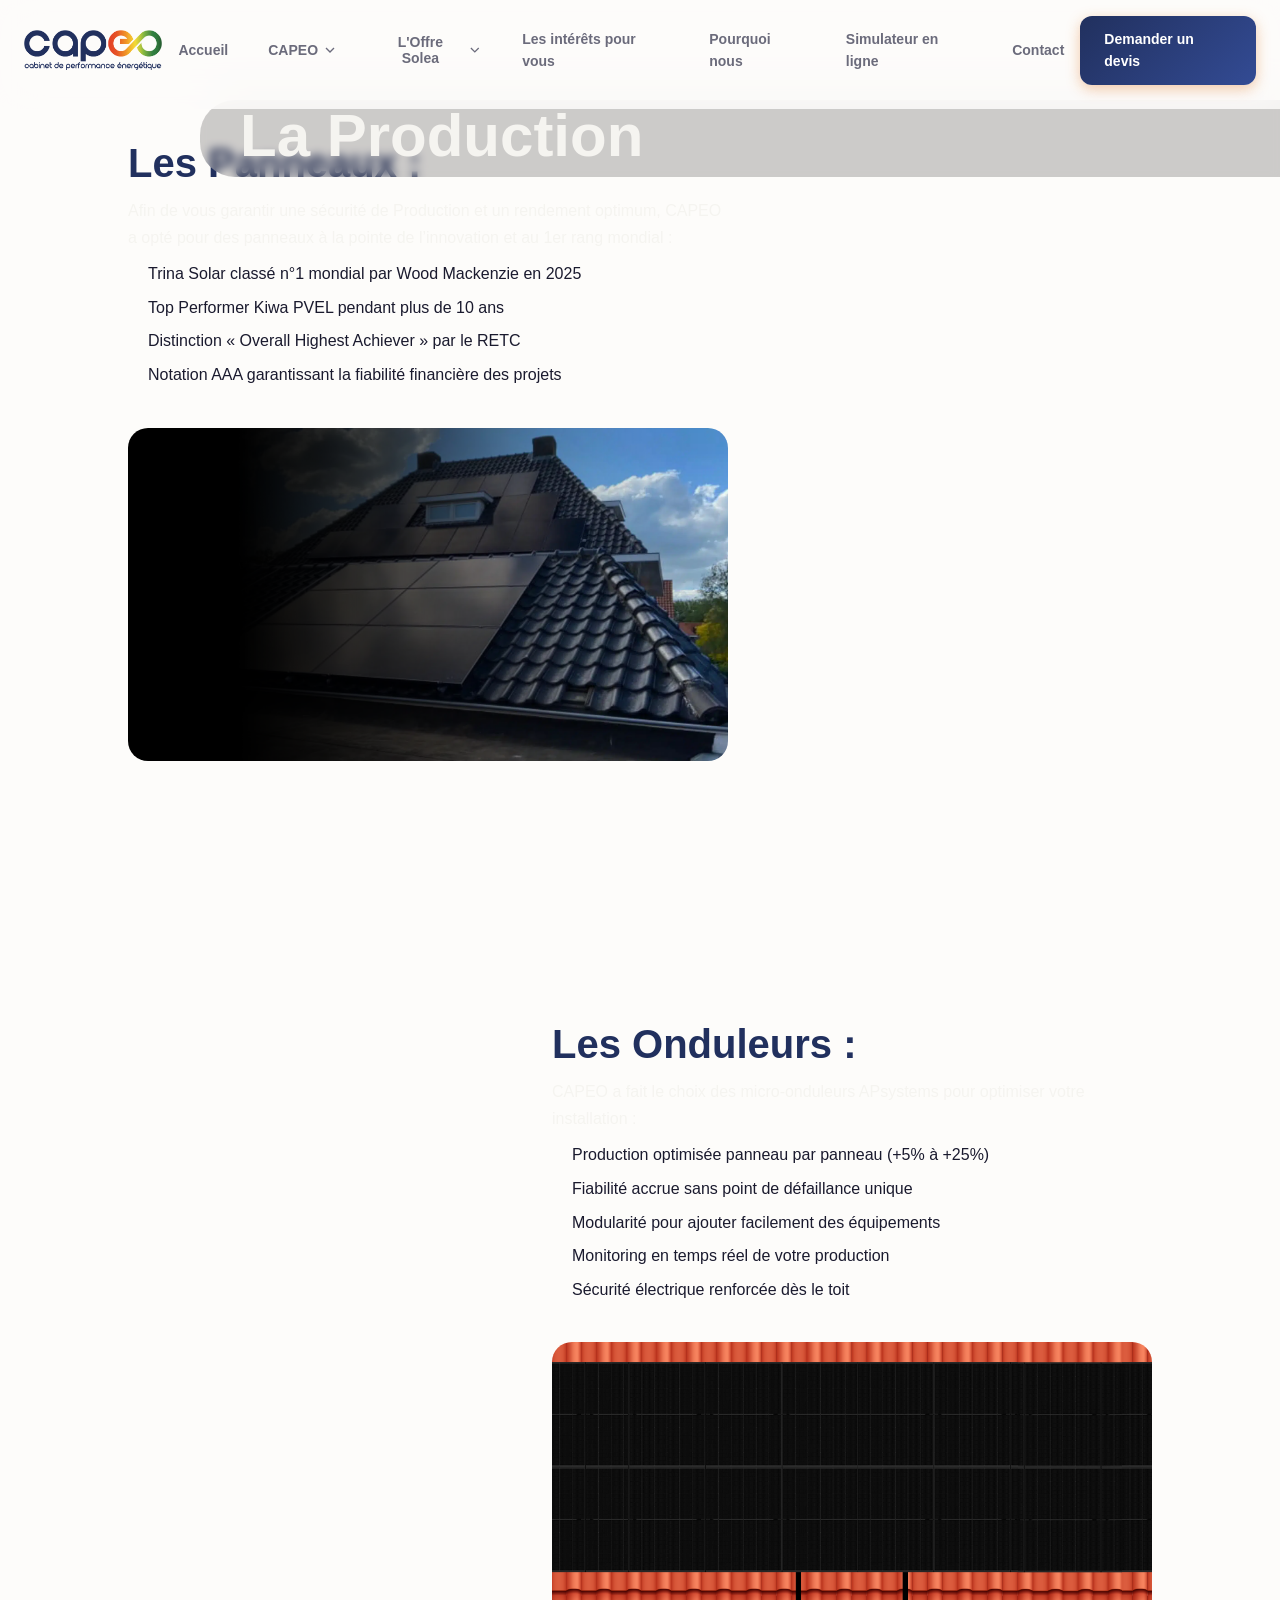
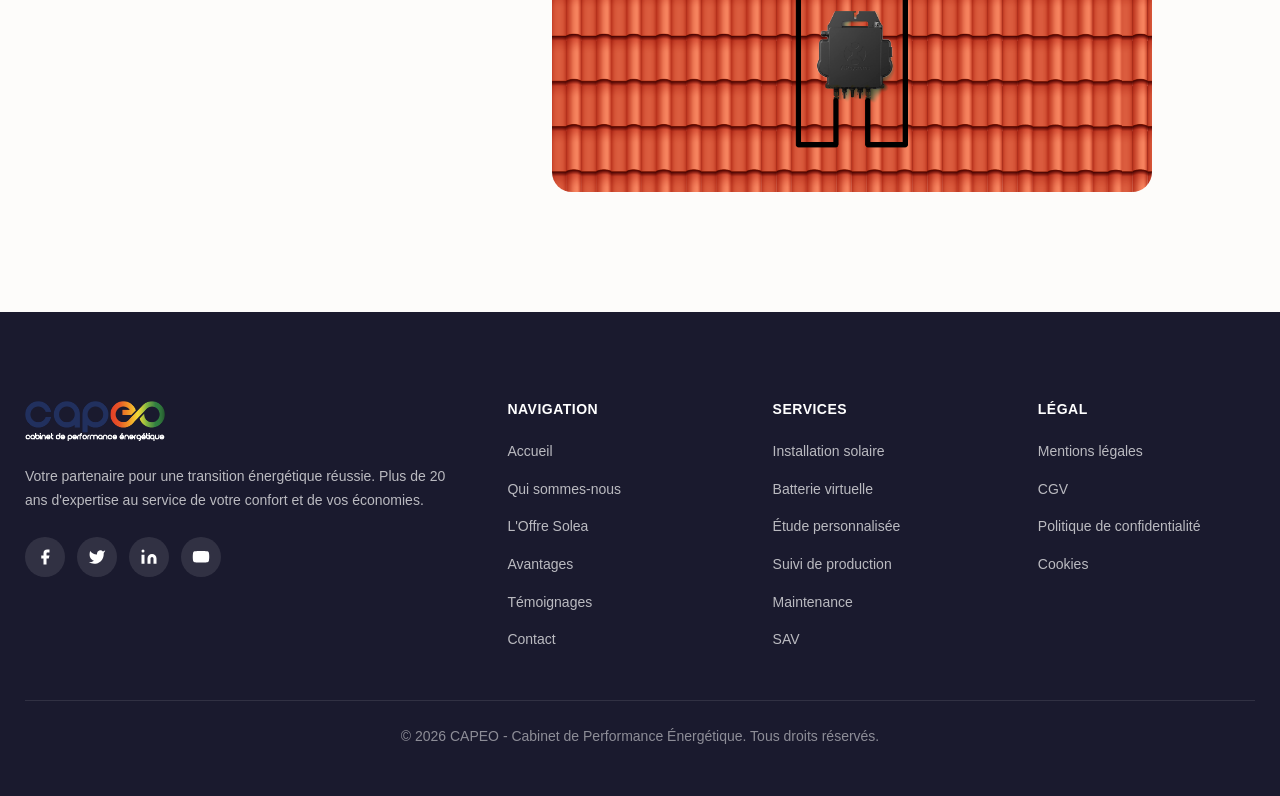
==== pages/production.html @ 530a8740 "gtg" ====
<!DOCTYPE html>
<html lang="fr">
<head>
  <meta charset="UTF-8">
  <meta name="viewport" content="width=device-width, initial-scale=1.0">
  <meta name="description" content="CAPEO, spécialiste de l'économie d'énergie et des énergies renouvelables. Découvrez nos solutions solaires pour votre transition énergétique.">
  <meta name="theme-color" content="#e17a2d">
  <title>CAPEO - Cabinet de Performance Énergétique | Solutions Solaires</title>
  <link rel="preconnect" href="https://fonts.googleapis.com">
  <link rel="preconnect" href="https://fonts.gstatic.com" crossorigin>
  <link href="https://fonts.googleapis.com/css2?family=Inter:wght@400;500;600;700&family=Playfair+Display:wght@600;700&display=swap" rel="stylesheet">
  <link rel="stylesheet" href="../styles.css">
</head>
<body>
  <!-- Header -->
  <header class="header" id="header">
    <div class="header-container">
      <a href="#" class="logo">
        <div class="logo-text">
          <img class="logo-icon" src="../assets/logo.png" alt="" srcset="">
        </div>
      </a>
      
      <nav class="nav" id="nav">
        <ul class="nav-list">
          <li><a href="#accueil" class="nav-link">Accueil</a></li>
          <li class="nav-dropdown">
            <button class="nav-link dropdown-trigger">
              CAPEO
              <svg class="dropdown-arrow" viewBox="0 0 24 24" fill="none" stroke="currentColor" stroke-width="2">
                <path d="M6 9l6 6 6-6"/>
              </svg>
            </button>
            <ul class="dropdown-menu">
              <li><a href="#about">Qui sommes-nous</a></li>
              <li><a href="#equipe">Notre équipe</a></li>
              <li><a href="#advantages">Nos engagements</a></li>
              <li><a href="#advantages">Respect de l'environnement</a></li>
            </ul>
          </li>
          <li class="nav-dropdown">
            <button class="nav-link dropdown-trigger">
              L'Offre Solea
              <svg class="dropdown-arrow" viewBox="0 0 24 24" fill="none" stroke="currentColor" stroke-width="2">
                <path d="M6 9l6 6 6-6"/>
              </svg>
            </button>
            <ul class="dropdown-menu">
              <li><a href="#solea">Description de l’Offre</a></li>
              <li><a href="#about">Préconisation</a></li>
              <li><a href="#about">Production</a></li>
              <li><a href="#about">Stockage</a></li>
              <li><a href="#panel">Les Panneaux</a></li>
              <li><a href="#onduleur">L’onduleur</a></li>
            </ul>
          </li>
          <!-- <li><a href="#solea" class="nav-link">L'Offre Solea</a></li> -->
          <li><a href="#advantages" class="nav-link">Les intérêts pour vous</a></li>
          <li><a href="#testimonials" class="nav-link">Pourquoi nous</a></li>
          <li><a href="#solea" class="nav-link">Simulateur en ligne</a></li>
          <li><a href="#contact" class="nav-link">Contact</a></li>
        </ul>
      </nav>
      
      <a href="#contact" class="btn btn-primary header-cta">Demander un devis</a>
      
      <button class="mobile-menu-btn" id="mobileMenuBtn" aria-label="Menu">
        <span></span>
        <span></span>
        <span></span>
      </button>
    </div>
        <div class="progress-container">
      <div class="progress-bar" id="myBar"></div>
    </div>
  </header>
  <h1 id="mainTitle" class="title fixed">La Production</h1>
  <section class="panel parallax"  id="panel">

    <div class="overlay"></div>
    
    <div class="sp-content">

      <div class="text-block animate delay-1">
        <h2>Les Panneaux :</h2>
        <p>
          Afin de vous garantir une sécurité de Production et un rendement optimum, CAPEO a opté
          pour des panneaux à la pointe de l’innovation et au 1er rang mondial :
        </p>

        <ul>
          <li>Trina Solar classé n°1 mondial par Wood Mackenzie en 2025</li>
          <li>Top Performer Kiwa PVEL pendant plus de 10 ans</li>
          <li>Distinction « Overall Highest Achiever » par le RETC</li>
          <li>Notation AAA garantissant la fiabilité financière des projets</li>
        </ul>
      </div>

      <div class="image-card animate delay-2">
        <img src="../assets/solps.png" alt="panneaux">
      </div>
    </div>

  </section>

  <section class="onduleur parallax"  id="onduleur">

  <div class="overlay"></div>

  <div class="sp-content">

    <div class="text-block animate">
      <h2>Les Onduleurs :</h2>
      <p>
        CAPEO a fait le choix des micro-onduleurs APsystems pour optimiser votre installation :
      </p>

      <ul>
        <li>Production optimisée panneau par panneau (+5% à +25%)</li>
        <li>Fiabilité accrue sans point de défaillance unique</li>
        <li>Modularité pour ajouter facilement des équipements</li>
        <li>Monitoring en temps réel de votre production</li>
        <li>Sécurité électrique renforcée dès le toit</li>
      </ul>
    </div>

    <div class="image-card animate delay-1">
      <img src="../assets/solmo.png" alt="onduleurs">
    </div>

  </div>

</section>
  <!-- Footer -->
  <footer class="footer">
    <div class="footer-container">
      <div class="footer-grid">
        <div class="footer-brand">
          <a href="#" class="logo">
            <div class="logo-icon">
              <img src="../assets/logo - white.png" alt="">
            </div>

          </a>
          <p class="footer-description">
            Votre partenaire pour une transition énergétique réussie. 
            Plus de 20 ans d'expertise au service de votre confort et de vos économies.
          </p>
          <div class="social-links">
            <a href="#" aria-label="Facebook">
              <svg viewBox="0 0 24 24" fill="currentColor"><path d="M18 2h-3a5 5 0 00-5 5v3H7v4h3v8h4v-8h3l1-4h-4V7a1 1 0 011-1h3z"/></svg>
            </a>
            <a href="#" aria-label="Twitter">
              <svg viewBox="0 0 24 24" fill="currentColor"><path d="M23 3a10.9 10.9 0 01-3.14 1.53 4.48 4.48 0 00-7.86 3v1A10.66 10.66 0 013 4s-4 9 5 13a11.64 11.64 0 01-7 2c9 5 20 0 20-11.5a4.5 4.5 0 00-.08-.83A7.72 7.72 0 0023 3z"/></svg>
            </a>
            <a href="#" aria-label="LinkedIn">
              <svg viewBox="0 0 24 24" fill="currentColor"><path d="M16 8a6 6 0 016 6v7h-4v-7a2 2 0 00-2-2 2 2 0 00-2 2v7h-4v-7a6 6 0 016-6zM2 9h4v12H2z"/><circle cx="4" cy="4" r="2"/></svg>
            </a>
            <a href="#" aria-label="YouTube">
              <svg viewBox="0 0 24 24" fill="currentColor"><path d="M22.54 6.42a2.78 2.78 0 00-1.94-2C18.88 4 12 4 12 4s-6.88 0-8.6.46a2.78 2.78 0 00-1.94 2A29 29 0 001 11.75a29 29 0 00.46 5.33A2.78 2.78 0 003.4 19c1.72.46 8.6.46 8.6.46s6.88 0 8.6-.46a2.78 2.78 0 001.94-2 29 29 0 00.46-5.25 29 29 0 00-.46-5.33z"/><polygon points="9.75 15.02 15.5 11.75 9.75 8.48 9.75 15.02" fill="#fff"/></svg>
            </a>
          </div>
        </div>
        
        <div class="footer-links">
          <h4>Navigation</h4>
          <ul>
            <li><a href="#accueil">Accueil</a></li>
            <li><a href="#about">Qui sommes-nous</a></li>
            <li><a href="#solea">L'Offre Solea</a></li>
            <li><a href="#advantages">Avantages</a></li>
            <li><a href="#testimonials">Témoignages</a></li>
            <li><a href="#contact">Contact</a></li>
          </ul>
        </div>
        
        <div class="footer-links">
          <h4>Services</h4>
          <ul>
            <li><a href="#">Installation solaire</a></li>
            <li><a href="#">Batterie virtuelle</a></li>
            <li><a href="#">Étude personnalisée</a></li>
            <li><a href="#">Suivi de production</a></li>
            <li><a href="#">Maintenance</a></li>
            <li><a href="#">SAV</a></li>
          </ul>
        </div>
        
        <div class="footer-links">
          <h4>Légal</h4>
          <ul>
            <li><a href="#">Mentions légales</a></li>
            <li><a href="#">CGV</a></li>
            <li><a href="#">Politique de confidentialité</a></li>
            <li><a href="#">Cookies</a></li>
          </ul>
        </div>
      </div>
      
      <div class="footer-bottom">
        <p>&copy; 2026 CAPEO - Cabinet de Performance Énergétique. Tous droits réservés.</p>
      </div>
    </div>
  </footer>

  <script src="../pages.js"></script>
</body>
</html>
---- styles.css ----
/* ========================================
   CAPEO - Solar Panel Company Website
   CSS Stylesheet
   ======================================== */

/* ---- CSS Variables ---- */
:root {
  --primary: #21305E;
  --primary-light: #334b94;
  --secondary: #e17a2d;
  --third: #22a866;
  --background: #fdfcfa;
  --foreground: #1a1a2e;
  --muted: #f5f4f0;
  --muted-foreground: #6b6b7b;
  --card: #ffffff;
  --border: #e8e6e1;
  --radius: 12px;
  --shadow-sm: 0 1px 2px rgba(0,0,0,0.05);
  --shadow: 0 4px 6px -1px rgba(0,0,0,0.1), 0 2px 4px -1px rgba(0,0,0,0.06);
  --shadow-lg: 0 10px 15px -3px rgba(0,0,0,0.1), 0 4px 6px -2px rgba(0,0,0,0.05);
  --shadow-xl: 0 20px 25px -5px rgba(0,0,0,0.1), 0 10px 10px -5px rgba(0,0,0,0.04);
  --transition: all 0.3s ease;
}

/* ---- Reset & Base ---- */
*, *::before, *::after {
  box-sizing: border-box;
  margin: 0;
  padding: 0;
}

html {
  scroll-behavior: smooth;
}

body {
  font-family: 'Avenir LT Pro', sans-serif;                                              
  /* font-family: 'Inter', system-ui, sans-serif; */
  background-color: var(--background);
  color: var(--foreground);
  line-height: 1.6;
  overflow-x: hidden;
}

img {
  max-width: 100%;
  height: auto;
}

a {
  color: inherit;
  text-decoration: none;
}

ul {
  list-style: none;
}

/* ---- Typography ---- */
h1, h2, h3, h4, h5, h6 {
  font-weight: 700;
  line-height: 1.2;
}

.text-gradient {
  background: linear-gradient(135deg, var(--primary), var(--primary-light));
  -webkit-background-clip: text;
  -webkit-text-fill-color: transparent;
  background-clip: text;
}

/* ---- Layout ---- */
.parallax {
  background-attachment: fixed;
  background-position: center;
  background-repeat: no-repeat;
  background-size: cover;
}
.container {
  width: 100%;
  margin: 0 auto;
  height: 100vh;
  display: flex;
  flex-direction: column;
  position: relative;
  padding-top: 25px;

}

/* ---- Buttons ---- */
.btn {
  display: inline-flex;
  align-items: center;
  justify-content: center;
  gap: 8px;
  padding: 12px 24px;
  font-size: 14px;
  font-weight: 600;
  border-radius: var(--radius);
  border: none;
  cursor: pointer;
  transition: var(--transition);
}

.btn-primary {
  background: linear-gradient(135deg, var(--primary), var(--primary-light));
  color: white;
  box-shadow: 0 4px 14px rgba(225, 122, 45, 0.4);
}

.btn-primary:hover {
  transform: translateY(-2px);
  box-shadow: 0 6px 20px rgba(225, 122, 45, 0.5);
}

.btn-outline {
  background: transparent;
  color: var(--foreground);
  border: 2px solid var(--border);
}
.colored-btn{
  background-color: rgba(255, 255, 255, 0.363);
}
.btn-outline:hover {
  background: var(--foreground);
  color: white;
  border-color: var(--foreground);
}

.btn-large {
  padding: 16px 32px;
  font-size: 16px;
}

.btn-full {
  width: 100%;
}

/* ---- Section Styles ---- */
.section-badge {
  display: inline-block;
  color: var(--primary);
  background-color: var(--muted);
  font-size: clamp(40px, 6vw, 80px);
  font-weight: 800;
  width: 100%;
}

.section-title {
  font-size: clamp(32px, 5vw, 48px);
  margin-bottom: 16px;
}

.section-description {
  font-size: 18px;
  color: var(--muted);
  max-width: 1050px;
  margin: 0 auto;
  background-color: #00000036;
  padding: 20px;
  border: 1px solid white;
  border-radius: 5px;
  backdrop-filter: blur(5px);
}

/* ---- Animations ---- */
@keyframes fadeInUp {
  from {
    opacity: 0;
    transform: translateY(30px);
  }
  to {
    opacity: 1;
    transform: translateY(0);
  }
}

@keyframes float {
  0%, 100% { transform: translateY(0); }
  50% { transform: translateY(-10px); }
}
@keyframes wiggle {
  0%, 100% { transform: scale(1); }
  50% { transform: scale(1.02); }
}

@keyframes pulse {
  0%, 100% { opacity: 1; }
  50% { opacity: 0.5; }
}

@keyframes spin {
  from { transform: rotate(0deg); }
  to { transform: rotate(360deg); }
}

@keyframes energyFlow {
  0% { transform: translateY(0) translateX(0) scale(1); opacity: 0; }
  5% { opacity: 1; }
  100% { transform: translateY(-100px) translateX(10px)  scale(0.5); opacity: 0; }
}

.animate-on-scroll,
.animate-on-scroll-1,
.animate-on-scroll-2 {
  opacity: 0;
  transform: translateY(30px);
  transition: opacity 0.6s ease, transform 0.6s ease;
}
.animate-on-scroll.visible,
.animate-on-scroll-1.visible,
.animate-on-scroll-2.visible {
  opacity: 1;
  transform: translateY(0);
}

/* ========================================
   HEADER
   ======================================== */
.header {
  position: fixed;
  top: 0;
  left: 0;
  right: 0;
  z-index: 1000;
  background: rgba(253, 252, 250, 0.8);
  backdrop-filter: blur(20px);
  /* border-bottom: 1px solid var(--border); */
  transition: var(--transition);
}
.progress-container {
  width: 100%;
  height: 8px;
  background: transparent;
}
.progress-bar {
  height: 8px;
  background: #04AA6D;
  width: 0%;
}
.scrolled {
  background: rgba(253, 252, 250, 0.27);
  box-shadow: var(--shadow);
}

.header-container {
  display: flex;
  align-items: center;
  justify-content: space-between;
  /* max-width: 1200px; */
  margin: 0 auto;
  padding: 16px 24px;
}

.logo {
  display: flex;
  align-items: center;
  gap: 12px;
}

.logo-icon {
  width: 140px;
  height: 40px;
  color: var(--primary);
}

.logo-text {
  display: flex;
  flex-direction: column;
}

.logo-name {
  font-size: 20px;
  font-weight: 700;
  color: var(--foreground);
}

.logo-tagline {
  font-size: 10px;
  color: var(--muted-foreground);
  text-transform: uppercase;
  letter-spacing: 0.5px;
}

.nav {
  display: none;
}

@media (min-width: 1024px) {
  .nav {
    display: block;
  }
}

.nav-list {
  display: flex;
  align-items: center;
  gap: 8px;
}

.nav-link {
  display: flex;
  align-items: center;
  gap: 4px;
  padding: 8px 16px;
  font-size: 14px;
  font-weight: 700;
  color: var(--muted-foreground);
  border-radius: 8px;
  transition: var(--transition);
  background: none;
  border: none;
  cursor: pointer;
  font-family: inherit; 
}

.nav-link:hover {
  color: var(--foreground);
  background: var(--muted);
}

.dropdown-arrow {
  width: 16px;
  height: 16px;
  transition: transform 0.2s;
}

.nav-dropdown {
  position: relative;
}

.dropdown-menu {
  position: absolute;
  top: 100%;
  left: 0;
  min-width: 200px;
  padding: 8px;
  background: white;
  border-radius: var(--radius);
  box-shadow: var(--shadow-lg);
  border: 1px solid var(--border);
  opacity: 0;
  visibility: hidden;
  transform: translateY(10px);
  transition: var(--transition);
}

.nav-dropdown:hover .dropdown-menu {
  opacity: 1;
  visibility: visible;
  transform: translateY(0);
}

.nav-dropdown:hover .dropdown-arrow {
  transform: rotate(180deg);
}

.dropdown-menu a {
  display: block;
  padding: 10px 16px;
  font-size: 14px;
  color: var(--muted-foreground);
  border-radius: 8px;
  transition: var(--transition);
}

.dropdown-menu a:hover {
  background: var(--muted);
  color: var(--foreground);
}

.header-cta {
  display: none;
}

@media (min-width: 1024px) {
  .header-cta {
    display: inline-flex;
  }
}

.mobile-menu-btn {
  display: flex;
  flex-direction: column;
  justify-content: center;
  gap: 5px;
  width: 40px;
  height: 40px;
  background: none;
  border: none;
  cursor: pointer;
  padding: 8px;
}

@media (min-width: 1024px) {
  .mobile-menu-btn {
    display: none;
  }
}

.mobile-menu-btn span {
  display: block;
  width: 24px;
  height: 2px;
  background: var(--foreground);
  border-radius: 2px;
  transition: var(--transition);
}

.mobile-menu-btn.active span:nth-child(1) {
  transform: rotate(45deg) translate(5px, 5px);
}

.mobile-menu-btn.active span:nth-child(2) {
  opacity: 0;
}

.mobile-menu-btn.active span:nth-child(3) {
  transform: rotate(-45deg) translate(5px, -5px);
}

/* Mobile Nav */
.nav.mobile-active {
  display: block;
  position: absolute;
  top: 100%;
  left: 0;
  right: 0;
  background: white;
  border-top: 1px solid var(--border);
  box-shadow: var(--shadow-lg);
  padding: 16px;
  animation: all 1s ease;
}

.nav.mobile-active .nav-list {
  flex-direction: column;
  align-items: stretch;
}

.nav.mobile-active .nav-link {
  justify-content: space-between;
  padding: 12px 16px;
}

.nav.mobile-active .dropdown-menu {
  position: static;
  opacity: 1;
  visibility: visible;
  transform: none;
  box-shadow: none;
  border: none;
  padding-left: 16px;
  display: none;
}

.nav.mobile-active .nav-dropdown.active .dropdown-menu {
  display: block;
}
/* ========================================
   EQUIPE SECTION
   ======================================== */
.equipe {
  position: relative;
  min-height: 100vh;
  overflow: hidden;
}
.equipe-bg {
  position: absolute;
  inset: 0;
  z-index: -1;
  background-image: url('assets/bg2.png');
  background-size: cover;
  background-position: center;
}
.equipe-gradient {
  position: absolute;
  inset: 0;
  background: linear-gradient(90deg, 
    rgba(90, 87, 87, 0.151) 0%, 
    rgba(190, 190, 190, 0.164) 50%, 
    rgba(29, 28, 27, 0.267) 100%
  );
}

.equipe-content {
  display: flex;
  flex-direction: column;
  gap: 48px;
  max-width: 1200px;
  margin: 0 auto;
  width: 100%;
}
.equipe-parent {
  position: absolute;
  width: 100%;
  display: flex;
  justify-content: center;
  align-items: center;
  bottom: 80px;
}

.equipe-1{
  display: flex;
  justify-content: center;
  align-items: center;
  flex-direction: column;
  
}
.equipe-1 img{
  width: 250px;
  height: 235px;
  height: auto;
  margin: 0 20px;
}

.equipe-1 div{
 background: var(--primary);
 width: 250px;
 height: 150px;
   display: flex;
  justify-content: space-around;
  align-items: center;
  color: var(--muted);
  text-align: center;
  padding: 0 10px;
}

.equipe-text{
  font-size: 18px;
  text-align: center;
  width: 250px;
  box-shadow: rgb(254, 254, 255) 0px 10px 30px -10px;
  border-radius: 30% 10% 30% 10%;
}
@media (max-width: 768px) {
  .equipe-parent{
    flex-wrap: wrap;
  }
.equipe-1 div{
 width: 160px;
 height: 90px;
}
.equipe-1 img{
  width: 150px;
}
.equipe-text{
  font-size: 11px;
}
}
/* ========================================
   HERO SECTION
   ======================================== */
.hero {
  position: relative;
  min-height: 100vh;
  display: flex;
  align-items: center;
  padding: 120px 24px 80px;
  overflow: hidden;
}

.hero-bg {
  position: absolute;
  inset: 0;
  z-index: -1;
  background-image: url('assets/cover.png');
  background-size: cover;
  background-position: center;
}

.hero-gradient {
  position: absolute;
  /* backdrop-filter: blur(10px); */
  inset: 0;
  background: linear-gradient(135deg, rgba(253, 252, 250, 0.44) 0%, rgba(255, 247, 237, 0.05) 50%, rgba(254, 243, 199, 0.13) 100% );
}

.hero-particles {
  position: absolute;
  inset: 0;
  overflow: hidden;
}

.particle {
  position: absolute;
  width: 6px;
  height: 6px;
   background: var(--primary); 
  border-radius: 50%;
  z-index: 2;
  opacity: 0.8;
  animation: float 3s ease-in-out infinite;
}

.sun-rays {
  position: absolute;
  top: -200px;
  right: -200px;
  width: 600px;
  height: 600px;
  background: radial-gradient(circle, rgba(255, 255, 154, 0.877) 0%, transparent 70%);
  animation: pulse 4s ease-in-out infinite;
}

.hero-content {
  display: flex;
  flex-direction: column;
  gap: 48px;
  max-width: 1200px;
  margin: 0 auto;
  width: 100%;
}

@media (min-width: 1024px) {
  .hero-content {
    flex-direction: row;
    align-items: center;
    justify-content: space-between;
  }
}

.hero-text {
  flex: 1;
  max-width: 600px;
}

.hero-badge {
  display: inline-flex;
  align-items: center;
  gap: 8px;
  padding: 8px 16px;
  background: white;
  border: 1px solid var(--border);
  border-radius: 50px;
  font-size: 14px;
  font-weight: 500;
  color: var(--primary);
  box-shadow: var(--shadow-sm);
  margin-bottom: 24px;
}

.hero-badge svg {
  color: var(--primary);
}

.hero-title-img{
  animation: wiggle 2s ease-in-out infinite;
}
.hero-title {
  font-size: 30px;
  margin-bottom: 24px;
  line-height: 1.1;
  color: var(--muted);
}

.hero-description {
  font-size: 18px;
  color: var(--muted);
  margin-bottom: 32px;
  line-height: 1.7;
}

.hero-buttons {
  display: flex;
  flex-wrap: wrap;
  gap: 16px;
  margin-bottom: 48px;
}

.hero-stats {
  display: flex;
  gap: 32px;
  background-color: #ffffff42;
  border-radius: 10px;
  padding-left: 10px;
  justify-content: center;
  border: 1px solid var(--border);
  backdrop-filter: blur(5px);
}

.stat {
  text-align: center;
}

.stat-value {
  display: block;
  font-size: 32px;
  font-weight: 700;
  color: var(--foreground);
}

.stat-label {
  font-size: 14px;
  color: var(--foreground);
  background-color: rgba(110, 110, 110, 0.034);
  padding: 5px;
}





.scroll-indicator {
  position: absolute;
  bottom: 32px;
  left: 50%;
  transform: translateX(-50%);
  display: flex;
  flex-direction: column;
  align-items: center;
  gap: 8px;
  color: var(--muted);
  font-size: 14px;
  animation: float 2s ease-in-out infinite;
}
@media (max-width: 768px) {

  .scroll-indicator{
    left: 43%;
  }
  .solar-house{
    width: 250px;
    margin-top: 50px;
  }
  .sun-visual {
  width: 80px;
  height: 80px;
}
}

.scroll-arrow {
  width: 24px;
  height: 24px;
}

.scroll-arrow svg {
  width: 100%;
  height: 100%;
}

/* ========================================
   BRANDS SECTION
   ======================================== */

.brand-logo {
  width: 100px;
  height: 100px;
  border-radius: var(--radius);
  display: flex;
  align-items: center;
  justify-content: center;
  color: white;
  font-weight: 600;
}
/* .brands-logos{
  padding-block: 1rem;
   overflow: hidden;
  display: flex;
  flex-wrap: nowrap;
  gap: 1rem;
  mask: linear-gradient(90deg, transparent, rgb(221, 40, 40) 20%, rgb(33, 192, 94) 80%, transparent);
   width: max-content;
  animation: inf-scroll 20s linear infinite; 
} */
.scroller {
  max-width: 900px;
}

.scroller__inner {
  padding-block: 1rem;
  display: flex;
  flex-wrap: wrap;
  gap: 1rem;
}

.scroller[data-animated="true"] {
  overflow: hidden;
  -webkit-mask: linear-gradient(
    90deg,
    transparent,
    white 20%,
    white 80%,
    transparent
  );
  mask: linear-gradient(90deg, transparent, white 20%, white 80%, transparent);
}

.scroller[data-animated="true"] .scroller__inner {
  width: max-content;
  flex-wrap: nowrap;
  animation: scroll 20s forwards linear infinite;
}

.scroller[data-direction="right"] {
  --_animation-direction: reverse;
}

.scroller[data-direction="left"] {
  --_animation-direction: forwards;
}

.scroller[data-speed="fast"] {
  --_animation-duration: 20s;
}

.scroller[data-speed="slow"] {
  --_animation-duration: 60s;
}

@keyframes scroll {
  to {
    transform: translate(calc(-50% - 0.5rem));
  }
}
/* ========================================
   ABOUT SECTION
   ======================================== */
.about {
  position: relative;
  min-height: 100vh;
  display: flex;
  align-items: center;
  overflow: hidden;
  background: linear-gradient(135deg, rgba(0, 0, 0, 0.44) 0%, rgba(73, 72, 71, 0.08) 50%, rgba(0, 0, 0, 0.29) 100% );
  flex-direction: column;
}
.about-container{
    background-image: url('assets/nous.png');
  background-size: cover;
  background-position: center;
  height: 100vh;
  width: 100%;
}
.about-img-qm{
  position: absolute;
  right: 0;
  top: 300px;
  width: 300px;
}


.about-header {
  text-align: center;
  margin-bottom: 10px;
}

.about-grid {
  gap: 100px;
  display: flex;
  justify-content: center;
}

.about-card {
  padding: 12px;
  border-radius: var(--radius);
  transition: var(--transition);
  display: flex;
  flex-direction: row;
  align-items: center;
  text-align: center;
  gap: 24px;
  width: 300px;
}

.about-card:hover {
  transform: translateY(-5px);
  box-shadow: var(--shadow-lg);
}

.about-card-icon {
  /* width: 56px;
  height: 56px; */
  display: flex;
  align-items: center;
  justify-content: center;
  background: linear-gradient(135deg, var(--primary), var(--primary-light));
  border-radius: 12px;
  margin-bottom: 20px;
}



.about-card h3 {
  font-size: 18px;
  font-weight: 600;
  margin-bottom: 12px;
}

.about-card p {
  font-size: 18px;
  color: var(--muted);
  text-align: left;
}
.about-card img{
  width: 90px;
}
.objectivess {
  /* background: linear-gradient(90deg, var(--primary) 100%,var(--secondary) 50%,var(--third) 0% ); */
  background: linear-gradient(90deg, var(--secondary) ,rgb(191, 221, 80) ,var(--third) );
  background-size: 400% 200%;
  border-radius: 24px;
  padding: 5px 20px;
  color: white;
  animation: BGobjectives 8s ease infinite;
}
.objectives {
   background: var(--primary); 
  width: 100%;
  color: white;
  /* position: absolute; */
  /* bottom: 0; */
  height: 180px;
}
@keyframes BGobjectives {
    0%{background-position:68% 0%}
    50%{background-position:33% 100%}
    100%{background-position:68% 0%}
}
.objectives-title {
  font-size: 24px;
  margin: 10px 0px;
  text-align: center;
}

.objectives-list {
  display: flex;
  flex-direction: column;
  gap: 32px;
}

@media (min-width: 768px) {
  .objectives-list {
    flex-direction: row;
  }
}

.objective {
  flex: 1;
  display: flex;
  gap: 16px;
}



.objective-content h4 {
  font-size: 18px;
  font-weight: 600;
  margin-bottom: 8px;
}

.objective-content p {
  font-size: 14px;
  opacity: 0.8;
}

/* ========================================
   SOLEA SECTION
   ======================================== */
.solea {
  position: relative;
   padding-top: 65px; 
  min-height: 100vh;
  display: flex;
  align-items: center;
  overflow: hidden;
  background: linear-gradient(135deg, rgba(0, 0, 0, 0.44) 0%, rgba(73, 72, 71, 0.08) 50%, rgba(0, 0, 0, 0.29) 100% );
  flex-direction: column;
}
.solea-container{
    background-image: url('assets/imgsolea.png');
  background-size: cover;
  background-position: center;
  height: 100vh;
  width: 100%;
  display: flex;
  flex-direction: column;
  justify-content: center;
  align-items: center;
  gap: 25px;
}

.solea-header {
  text-align: center;
  width: 100%;
}

.solea-features {
  display: grid;
  grid-template-columns: repeat(auto-fit, minmax(300px, 1fr));
  gap: 24px;
  margin-bottom: 64px;
}
.solea-home{
  width: 70%;
  filter: drop-shadow(5px 5px 10px rgba(0, 0, 0, 0.5));
  animation: float 2s ease-in-out infinite;
}
.feature-card {
  position: relative;
  padding: 32px;
  background: white;
  border-radius: var(--radius);
  border: 1px solid var(--border);
  transition: var(--transition);
}

.feature-card:hover {
  transform: translateY(-5px);
  box-shadow: var(--shadow-lg);
  border-color: transparent;
}

.feature-card.featured {
  background: linear-gradient(135deg, var(--primary), var(--primary-light));
  color: white;
  border: none;
}

.feature-card.featured .feature-badge {
  background: rgba(255, 255, 255, 0.2);
  color: white;
}

.feature-icon {
  width: 48px;
  height: 48px;
  display: flex;
  align-items: center;
  justify-content: center;
  background: var(--muted);
  border-radius: 12px;
  margin-bottom: 20px;
}

.feature-card.featured .feature-icon {
  background: rgba(255, 255, 255, 0.2);
}

.feature-icon svg {
  width: 24px;
  height: 24px;
  color: var(--primary);
}

.feature-card.featured .feature-icon svg {
  color: white;
}

.feature-card h3 {
  font-size: 18px;
  font-weight: 600;
  margin-bottom: 12px;
}

.feature-card p {
  font-size: 14px;
  color: var(--muted-foreground);
  margin-bottom: 16px;
}

.feature-card.featured p {
  color: rgba(255, 255, 255, 0.9);
}

.feature-badge {
  display: inline-block;
  padding: 4px 12px;
  background: var(--muted);
  color: var(--primary);
  font-size: 12px;
  font-weight: 600;
  border-radius: 50px;
}

.solea-process {
  background: white;
  border-radius: 24px;
  padding: 48px;
}

.process-title {
  text-align: center;
  font-size: 24px;
  margin-bottom: 48px;
}

.process-steps {
  display: flex;
  flex-direction: column;
  align-items: center;
  gap: 24px;
}

.solea-content{
  display: flex;
  width: 100%;
  height: 600px;
  border-radius: 8px;
  overflow: hidden;
  gap: 16px;
}
.solea-card{
  position: relative;
  flex: 1;
  height: 100%;
  cursor: pointer;
  transition: flex 0.3s ease;
  background-size: cover;
  background-position: center; 
  background-repeat: no-repeat ; 
  animation: all 1s ease;
}
.solea-content:hover .solea-card {
    filter: blur(4px);
    justify-content: center;
}

/* Remove blur on hovered one */
.solea-content .solea-card:hover {
    filter: blur(0);
}

.solea-content:hover .solea-card .solea-card-overlay{
    backdrop-filter: blur(0);
}
.solea-content .solea-card:hover  .solea-card-overlay {
    filter: blur(0);
    /* justify-content: flex-start; */

}
.solea-content .solea-card:hover  .solea-card-div {
    display: none;

}
.solea-card-overlay{
  position: absolute;
  width: 100%;
  height: 100%;
  background: rgba(0, 0, 0, 0.4);
  backdrop-filter: blur(5px);
  display: flex;
  flex-direction: column;
  justify-content: center;
  align-items: center;
  overflow: hidden;
  animation: all 1s ease;
  padding: 15px;

}
.solea-card-div{
  text-align: center;
  background: rgba(0, 0, 0, 0.4);
  border: 1px solid white;
  border-radius: 10px;
  height: 100px;
  width: 300px;
  color: white;
  display: flex;
  flex-direction: column;
  justify-content: center;
  align-items: center;
  margin-top: 20px;
  
}
.solea-card-div h3{
  font-size: 25px
}
.solea-card:nth-child(1) .solea-card-div{
  position: absolute;
}
.solea-card:nth-child(2) .solea-card-div{
  position: absolute;
}
.solea-card:nth-child(3) .solea-card-div{
  position: absolute;
}
.solea-card:nth-child(1){
  background-image: url('assets/solps.png');

}
.solea-card:nth-child(2){
  background-color: var(--primary);
  background-image: url('assets/solbat.png');

}
.solea-card:nth-child(3){
  background-image: url('assets/solmo.png');
}
.solea-card:hover{
  flex: 3;
}
.solea-card-content{
  display: flex;
  flex-direction: column;
  gap: 15px;
  opacity: 0;
  transition: all .5s ease;
  color: white;
}
.solea-card-content h2{
  color: var(--third);
  font-size: 20px;
}
.solea-card-ctn{
  display: flex;
  align-items: center;
  gap: 16px;
}
.solea-card-ctn img{
  width: 150px;
}
.solea-content .solea-card:hover  .solea-card-content {
    /* display: flex; */
    flex-direction: column;
    opacity: 1;

}

.solea-card-ctn2{
  display: flex;
  align-items: center;
  gap: 16px;
}
.solea-card-ctn2 img{
  width: 110px;
}

.solea-card-bottom{
  display: flex;
  flex-direction: column;
  border: 2px solid var(--third);
  border-radius: 8px;
  padding: 10px;
  background-color: #0000004b;
}
.solea-card-bottom-row{
  display: flex;
  gap: 16px;
}
.solea-card-bottom-row div{
  width: 170px;
}
.solea-card-bottom-row div h3{
  color: var(--third);
  font-size: 18px;
}
.solea-card-bottom-row p{
  font-size: 13px;
}
.solea-bat{
  display: flex;
  justify-content: center;
  gap: 20px;
}
.solea-bat img{
  width: 100px;
}
.bold-span{
  font-weight: 800;
  color: var(--third)
}
.bolder{
  font-weight: 800;
}
@media (min-width: 768px) {
  .process-steps {
    flex-direction: row;
    justify-content: center;
  }
}


@media (max-width: 768px) {
  .solea-content{
    display: none;
  }

}


.process-step {
  flex: 1;
  max-width: 280px;
  text-align: center;
}
.process-step img{
  width: 50px;
}
.step-number {
  width: 56px;
  height: 56px;
  display: flex;
  align-items: center;
  justify-content: center;
  background: linear-gradient(135deg, var(--primary), var(--primary-light));
  color: white;
  font-size: 24px;
  font-weight: 700;
  border-radius: 50%;
  margin: 0 auto 16px;
}

.process-step h4 {
  font-size: 16px;
  font-weight: 600;
  margin-bottom: 8px;
}

.process-step p {
  font-size: 14px;
  color: var(--muted-foreground);
}

.process-connector {
  display: none;
}

@media (min-width: 768px) {
  .process-connector {
    display: block;
    width: 60px;
    height: 2px;
    background: linear-gradient(90deg, var(--primary), var(--primary-light));
    border-radius: 2px;
  }
}

/* ========================================
   ADVANTAGES SECTION
   ======================================== */
.nous-container{
  background-image: url('assets/whyus.png');
  background-size: cover;
  background-position: center;
  height: 100vh;
  width: 100%;
  position: relative;
}


.advantages-header {
  text-align: center;
  margin-bottom: 64px;
}

.advantages-grid {
  display: grid;
  grid-template-columns: repeat(auto-fit, minmax(280px, 1fr));
  gap: 24px;
  margin-bottom: 48px;
}

.advantage-card {
  padding: 32px;
  background: var(--muted);
  border-radius: var(--radius);
  transition: var(--transition);
}

.advantage-card:hover {
  transform: translateY(-5px);
  box-shadow: var(--shadow);
}

.advantage-icon {
  width: 56px;
  height: 56px;
  display: flex;
  align-items: center;
  justify-content: center;
  border-radius: 12px;
  margin-bottom: 20px;
}

.advantage-icon svg {
  width: 28px;
  height: 28px;
  color: white;
}
.nous-features{
  display: flex;
  gap: 30px;
  justify-content: center;
  align-items: flex-end;
  position: absolute;
  bottom: 150px;
  width: 100%;
}
.nous-feature{
  display: flex;
  flex-direction: column;
  justify-content: center;
  align-items: center;
  gap: 16px;
  width: 300px;
}
.nous-feature img{
  height: 100px;
}

.nous-feature p{
  color: var(--muted);
}
.separtor{
  width: 2px;
  height: 100px;
  background: var(--muted);
}
.advantage-icon.green { background: linear-gradient(135deg, #22c55e, #16a34a); }
.advantage-icon.orange { background: linear-gradient(135deg, var(--primary), var(--primary-light)); }
.advantage-icon.blue { background: linear-gradient(135deg, #3b82f6, #2563eb); }
.advantage-icon.purple { background: linear-gradient(135deg, #8b5cf6, #7c3aed); }
.advantage-icon.teal { background: linear-gradient(135deg, #14b8a6, #0d9488); }
.advantage-icon.red { background: linear-gradient(135deg, #f43f5e, #e11d48); }
.advantage-icon img{
  width: 40px;
}
.advantage-card h3 {
  font-size: 18px;
  font-weight: 600;
  margin-bottom: 12px;
}

.advantage-card p {
  font-size: 14px;
  color: var(--muted-foreground);
}

.key-service {
  background: linear-gradient(135deg, var(--foreground) 0%, #2d2d44 100%);
  border-radius: 24px;
  padding: 48px;
}

.key-service-content {
  display: flex;
  flex-direction: column;
  align-items: center;
  gap: 24px;
  text-align: center;
}

@media (min-width: 768px) {
  .key-service-content {
    flex-direction: row;
    text-align: left;
  }
}

.key-icon {
  width: 80px;
  height: 80px;
  display: flex;
  align-items: center;
  justify-content: center;
  background: linear-gradient(135deg, var(--primary), var(--primary-light));
  border-radius: 20px;
  flex-shrink: 0;
}

.key-icon svg {
  width: 40px;
  height: 40px;
  color: white;
}

.key-text {
  flex: 1;
  color: white;
}

.key-text h3 {
  font-size: 24px;
  margin-bottom: 8px;
}

.key-text p {
  opacity: 0.8;
}
/* ========================================
   INTERET SECTION
   ======================================== */
.interet-container{
  background-image: url('assets/interet.png');
  background-size: cover;
  background-position: center;
  height: 100vh;
  width: 100%;
  position: relative;
}


.interet-header {
  text-align: center;
  margin-bottom: 64px;
}
.interet-features{
  display: flex;
  flex-direction: column;
  gap: 30px;
  justify-content: center;
  align-items: flex-start;
  position: absolute;
  left: 0;
  width: 100%;
  margin-left: 25px;
}
.interet-feature{
  display: flex;
  justify-content: center;
  align-items: flex-start;
  gap: 36px;
  width: 500px;
}
.interet-feature img{
  width: 120px;
}


/* ========================================
   TESTIMONIALS SECTION
   ======================================== */
.testimonials {
  padding: 100px 0;
  background: var(--muted);
}

.testimonials-header {
  text-align: center;
  margin-bottom: 64px;
}

.testimonials-grid {
  display: grid;
  grid-template-columns: repeat(auto-fit, minmax(300px, 1fr));
  gap: 24px;
  margin-bottom: 48px;
}

.testimonial-card {
  padding: 32px;
  background: white;
  border-radius: var(--radius);
  border: 1px solid var(--border);
  transition: var(--transition);
}

.testimonial-card:hover {
  transform: translateY(-5px);
  box-shadow: var(--shadow-lg);
}

.testimonial-stars {
  display: flex;
  gap: 4px;
  margin-bottom: 16px;
  color: #fbbf24;
}

.testimonial-text {
  font-size: 16px;
  line-height: 1.7;
  margin-bottom: 24px;
  color: var(--foreground);
}

.testimonial-author {
  display: flex;
  align-items: center;
  gap: 12px;
}

.author-avatar {
  width: 48px;
  height: 48px;
  display: flex;
  align-items: center;
  justify-content: center;
  background: linear-gradient(135deg, var(--primary), var(--primary-light));
  color: white;
  font-weight: 600;
  border-radius: 50%;
}

.author-info {
  display: flex;
  flex-direction: column;
}

.author-name {
  font-weight: 600;
}

.author-location {
  font-size: 14px;
  color: var(--muted-foreground);
}

.trust-badges {
  display: flex;
  justify-content: center;
  gap: 48px;
  flex-wrap: wrap;
}

.trust-badge {
  text-align: center;
}

.trust-value {
  display: block;
  font-size: 36px;
  font-weight: 700;
  color: var(--primary);
}

.trust-label {
  font-size: 14px;
  color: var(--muted-foreground);
}

/* ========================================
   CONTACT SECTION
   ======================================== */
.contact {
  padding: 100px 0;
  background: white;
}

.contact-header {
  text-align: center;
  margin-bottom: 64px;
}

.contact-grid {
  display: grid;
  grid-template-columns: 1fr;
  gap: 48px;
  padding: 50px;
}

@media (min-width: 1024px) {
  .contact-grid {
    grid-template-columns: 1fr 1.5fr;
  }
}

.contact-info {
  display: flex;
  flex-direction: column;
  gap: 24px;
}

.info-card {
  display: flex;
  gap: 16px;
  padding: 24px;
  background: var(--muted);
  border-radius: var(--radius);
  transition: var(--transition);
}

.info-card:hover {
  transform: translateX(5px);
}

.info-icon {
  width: 48px;
  height: 48px;
  display: flex;
  align-items: center;
  justify-content: center;
  background: linear-gradient(135deg, var(--primary), var(--primary-light));
  border-radius: 12px;
  flex-shrink: 0;
}

.info-icon svg {
  width: 24px;
  height: 24px;
  color: white;
}

.info-content h4 {
  font-size: 14px;
  font-weight: 600;
  margin-bottom: 4px;
}

.info-content p {
  font-size: 16px;
  font-weight: 500;
  margin-bottom: 4px;
}

.info-content span {
  font-size: 12px;
  color: var(--muted-foreground);
}

.contact-form {
  padding: 40px;
  background: var(--muted);
  border-radius: 24px;
}

.form-row {
  display: grid;
  grid-template-columns: 1fr;
  gap: 16px;
  margin-bottom: 16px;
}

@media (min-width: 640px) {
  .form-row {
    grid-template-columns: 1fr 1fr;
  }
}

.form-group {
  margin-bottom: 16px;
}

.form-group label {
  display: block;
  font-size: 14px;
  font-weight: 500;
  margin-bottom: 8px;
}

.form-group input,
.form-group select,
.form-group textarea {
  width: 100%;
  padding: 14px 16px;
  font-size: 14px;
  border: 1px solid var(--border);
  border-radius: var(--radius);
  background: white;
  transition: var(--transition);
}

.form-group input:focus,
.form-group select:focus,
.form-group textarea:focus {
  outline: none;
  border-color: var(--primary);
  box-shadow: 0 0 0 3px rgba(225, 122, 45, 0.1);
}

.form-group textarea {
  resize: vertical;
}

.form-note {
  margin-top: 16px;
  font-size: 12px;
  color: var(--muted-foreground);
  text-align: center;
}

/* ========================================
   FOOTER
   ======================================== */

.contact-container{
     width: 100%;
  margin: 0 auto;
  display: flex;
  flex-direction: column;
  position: relative;
  padding-top: 25px;
}
.footer-container{
   width: 100%;
  margin: 0 auto;
  display: flex;
  flex-direction: column;
  position: relative;
  padding: 25px;
}
.footer {
  background: var(--foreground);
  color: white;
  padding: 64px 0 24px;
}

.footer-grid {
  display: grid;
  grid-template-columns: 1fr;
  gap: 48px;
  margin-bottom: 48px;
}

@media (min-width: 768px) {
  .footer-grid {
    grid-template-columns: 2fr 1fr 1fr 1fr;
  }
}

.footer-brand .logo {
  margin-bottom: 24px;
}

.footer-brand .logo-icon {
  color: var(--primary);
}

.footer-brand .logo-name {
  color: white;
}

.footer-brand .logo-tagline {
  color: rgba(255, 255, 255, 0.6);
}

.footer-description {
  font-size: 14px;
  color: rgba(255, 255, 255, 0.7);
  margin-bottom: 24px;
  line-height: 1.7;
}

.social-links {
  display: flex;
  gap: 12px;
}

.social-links a {
  width: 40px;
  height: 40px;
  display: flex;
  align-items: center;
  justify-content: center;
  background: rgba(255, 255, 255, 0.1);
  border-radius: 50%;
  transition: var(--transition);
}

.social-links a:hover {
  background: var(--primary);
}

.social-links svg {
  width: 18px;
  height: 18px;
}

.footer-links h4 {
  font-size: 14px;
  font-weight: 600;
  margin-bottom: 20px;
  text-transform: uppercase;
  letter-spacing: 0.5px;
}

.footer-links ul {
  display: flex;
  flex-direction: column;
  gap: 12px;
}

.footer-links a {
  font-size: 14px;
  color: rgba(255, 255, 255, 0.7);
  transition: var(--transition);
}

.footer-links a:hover {
  color: var(--primary);
}

.footer-bottom {
  padding-top: 24px;
  border-top: 1px solid rgba(255, 255, 255, 0.1);
  text-align: center;
}

.footer-bottom p {
  font-size: 14px;
  color: rgba(255, 255, 255, 0.5);
}
.white-text {
  color: white;
}

.reveal {
  opacity: 0;
  transform: translateY(50px) scale(1.5);
  transition: all 1s cubic-bezier(0.25, 1, 0.5, 1);
}

.reveal.visible {
  opacity: 1;
  transform: translateY(0) scale(1);
}

/* Variants */
.reveal-left {
  transform: translateX(-80px);
}
.reveal-right {
  transform: translateX(80px);
}

.reveal.visible.reveal-left,
.reveal.visible.reveal-right {
  transform: translateX(0);
}

.panel {
  justify-content: flex-start;
  background-image: url('assets/nous.png');
  background-size: cover;
  background-position: center;
  /* width: 100%; */
}
.onduleur {
  justify-content: flex-end;
  background-image: url('assets/bg2.png');
  background-size: cover;
  background-position: center;
  /* width: 100%; */
}
.panel, .onduleur {
  position: relative;
  min-height: 100vh;
  display: flex;
  align-items: center;
  padding: 120px 10%;
}
.overlay {
  position: absolute;
  inset: 0;
  background: var(--overlay-dark);
}

.sp-content {
  position: relative;
  max-width: 600px;
  z-index: 2;
}

.title.fixed {
  position: fixed;
  top: 100px;
  right: 0;
  left: auto;
  z-index: 999;
  padding: 0 40px;
  transition: all 0.8s cubic-bezier(.2,.65,.3,1);
  font-size: 60px;
  color: var(--muted);
  padding-bottom: 5px;
  background-color: #4c464645;
  border-radius: 35px 0 0 35px;
  backdrop-filter: blur(5px);
}

.title.fixed.left {
  left: 0;
  right: auto;
  border-radius: 0 35px 35px 0;
}

.text-block {
  margin-bottom: 40px;
}

.text-block h2 {
  color: var(--primary);
  margin-bottom: 10px;
  font-size: 40px;
}

.text-block p {
  color: var(--muted);
  line-height: 1.7;
}

.text-block ul {
  margin-top: 10px;
  padding-left: 20px;
}

.text-block li {
  margin-bottom: 8px;
  transition: var(--transition);
}

/* Hover effet stylé */
.text-block li:hover {
  transform: translateX(10px);
  color: var(--color-secondary);
}

.animate {
  opacity: 0;
  transform: translateY(60px) scale(0.98);
  filter: blur(10px);
  transition: all 1s cubic-bezier(.2,.65,.3,1);
}

.animate.visible {
  opacity: 1;
  transform: translateY(0) scale(1);
  filter: blur(0);
}

/* Delay classes */
.delay-1 { transition-delay: 0.2s; }
.delay-2 { transition-delay: 0.4s; }
.delay-3 { transition-delay: 0.6s; }
.image-card {
  margin-top: 40px;
  overflow: hidden;
  border-radius: 20px;
  transform: scale(0.95);
  transition: var(--transition);
}

.image-card img {
  width: 600px;
  display: block;
  transition: transform 1.2s ease;
}

.image-card:hover img {
  transform: scale(1.1);
}

.image-card:hover {
  transform: scale(1);
}
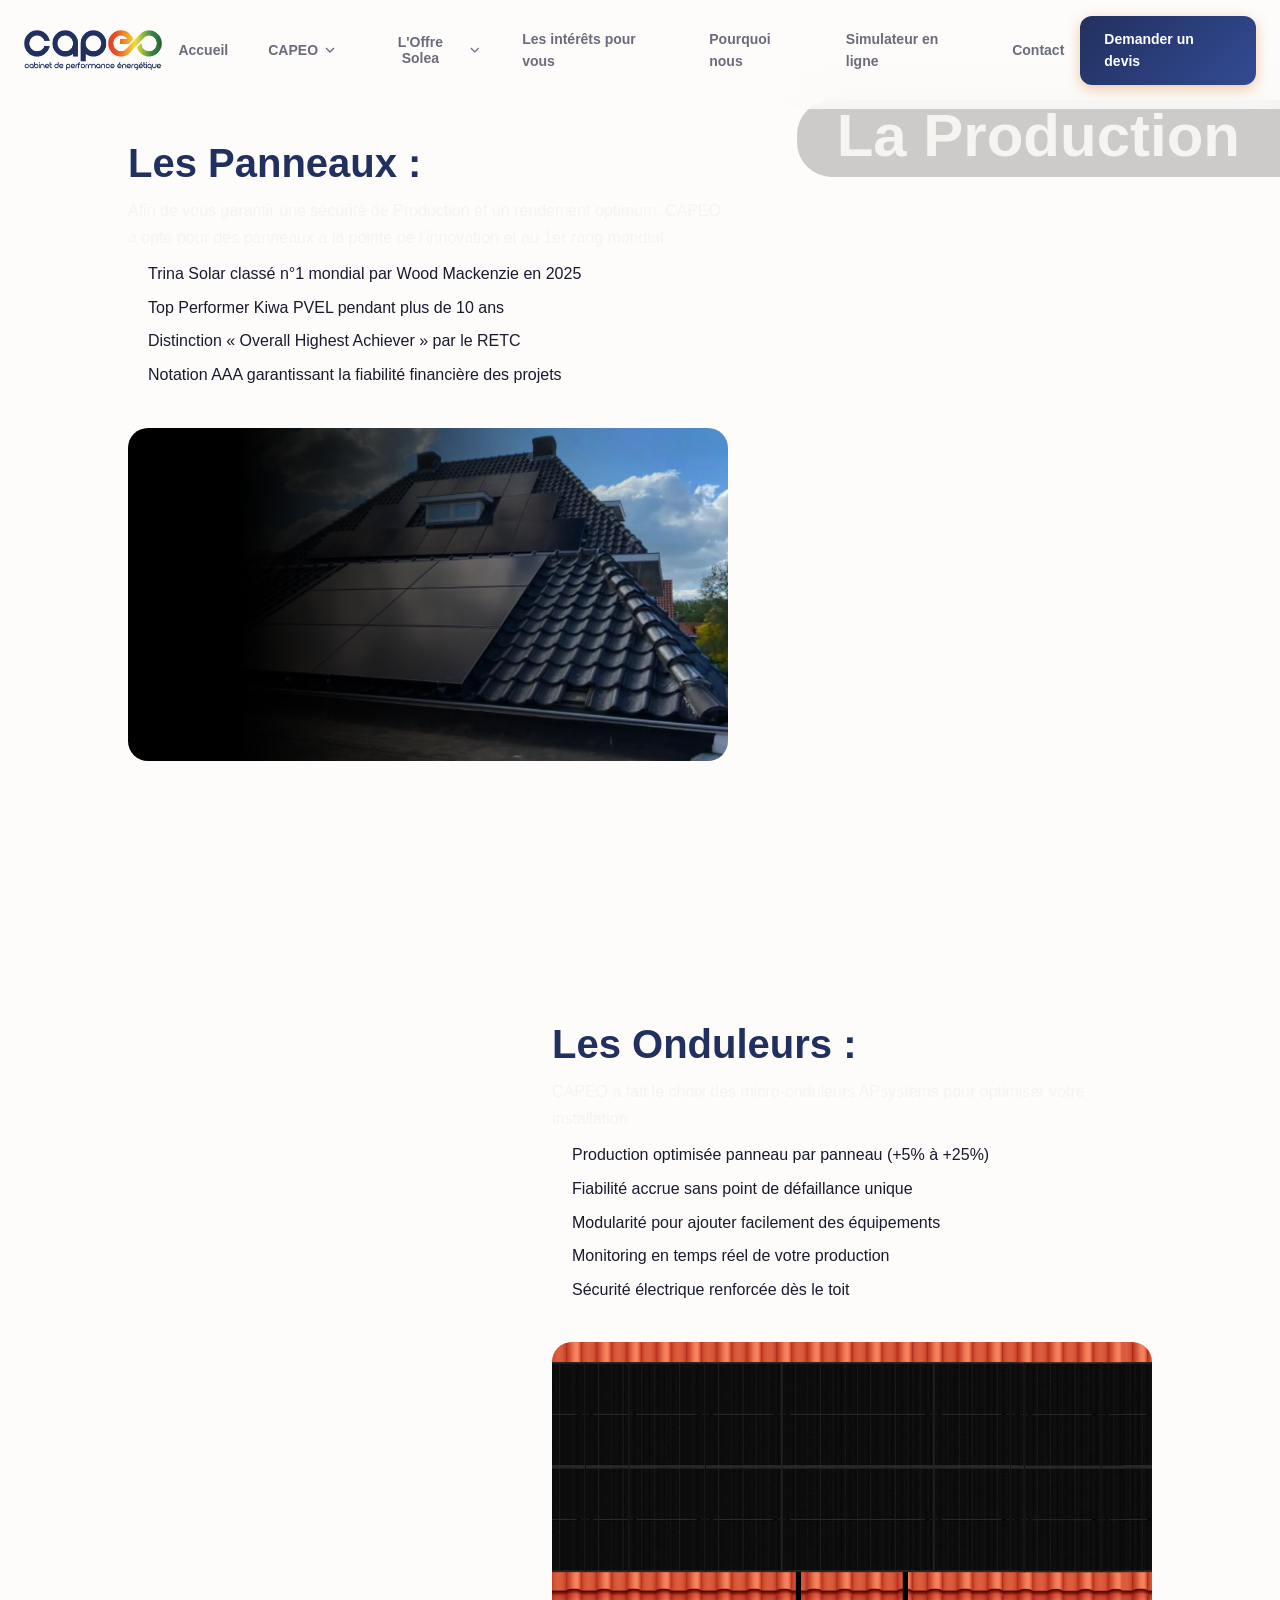
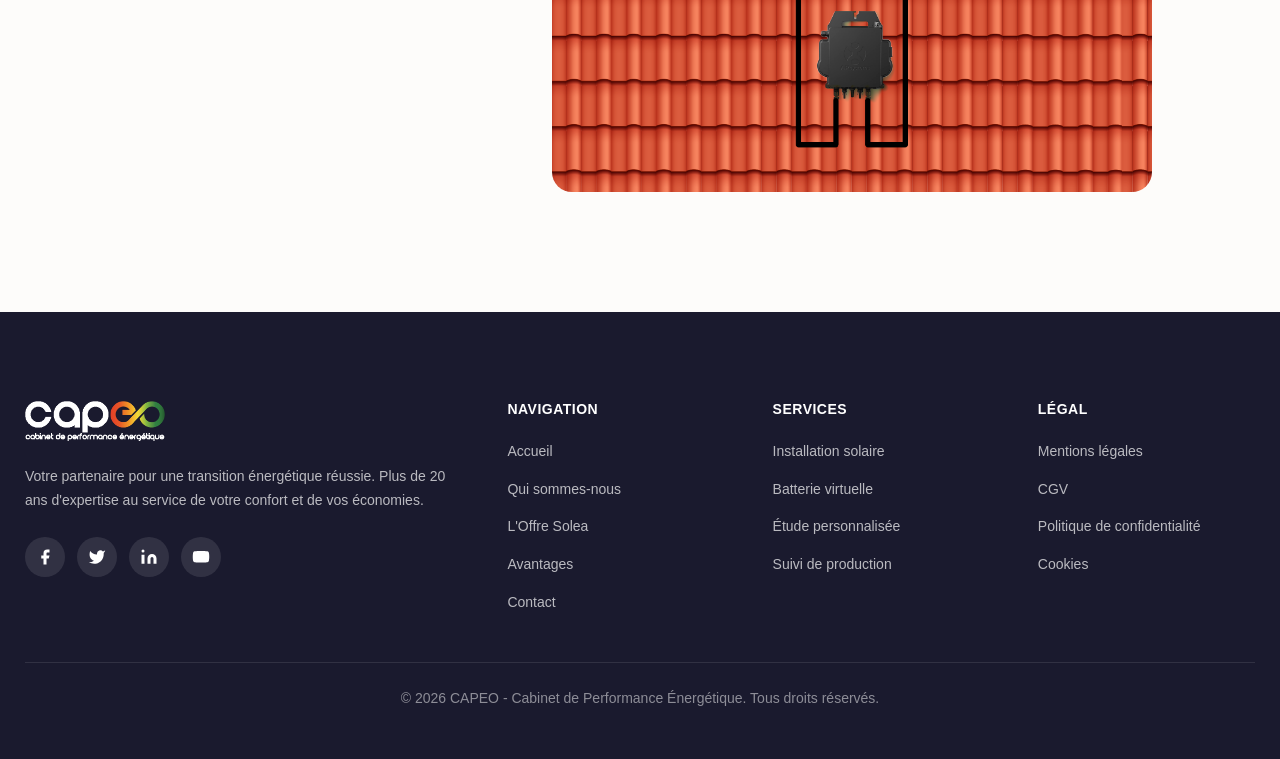
==== commit 6674d37c: "yes" ====
--- a/pages/production.html
+++ b/pages/production.html
@@ -23,7 +23,7 @@
       
       <nav class="nav" id="nav">
         <ul class="nav-list">
-          <li><a href="#accueil" class="nav-link">Accueil</a></li>
+          <li><a href="../index.html#accueil" class="nav-link">Accueil</a></li>
           <li class="nav-dropdown">
             <button class="nav-link dropdown-trigger">
               CAPEO
@@ -32,10 +32,10 @@
               </svg>
             </button>
             <ul class="dropdown-menu">
-              <li><a href="#about">Qui sommes-nous</a></li>
-              <li><a href="#equipe">Notre équipe</a></li>
-              <li><a href="#advantages">Nos engagements</a></li>
-              <li><a href="#advantages">Respect de l'environnement</a></li>
+              <li><a href="../index.html#about">Qui sommes-nous</a></li>
+              <li><a href="../index.html#equipe">Notre équipe</a></li>
+              <li><a href="../index.html#advantages">Nos engagements</a></li>
+              <li><a href="../index.html#advantages">Respect de l'environnement</a></li>
             </ul>
           </li>
           <li class="nav-dropdown">
@@ -165,12 +165,12 @@
         <div class="footer-links">
           <h4>Navigation</h4>
           <ul>
-            <li><a href="#accueil">Accueil</a></li>
-            <li><a href="#about">Qui sommes-nous</a></li>
-            <li><a href="#solea">L'Offre Solea</a></li>
-            <li><a href="#advantages">Avantages</a></li>
-            <li><a href="#testimonials">Témoignages</a></li>
-            <li><a href="#contact">Contact</a></li>
+            <li><a href="../index.html#accueil">Accueil</a></li>
+            <li><a href="../index.html#about">Qui sommes-nous</a></li>
+            <li><a href="../index.html#solea">L'Offre Solea</a></li>
+            <li><a href="../index.html#advantages">Avantages</a></li>
+            <!-- <li><a href="../index.html#testimonials">Témoignages</a></li> -->
+            <li><a href="../index.html#contact">Contact</a></li>
           </ul>
         </div>
         
@@ -181,8 +181,6 @@
             <li><a href="#">Batterie virtuelle</a></li>
             <li><a href="#">Étude personnalisée</a></li>
             <li><a href="#">Suivi de production</a></li>
-            <li><a href="#">Maintenance</a></li>
-            <li><a href="#">SAV</a></li>
           </ul>
         </div>
         
--- a/styles.css
+++ b/styles.css
@@ -138,25 +138,41 @@
 }
 
 /* ---- Section Styles ---- */
+ .section-header {
+  text-align: center;
+  width: 100%;
+  display: flex;
+  flex-direction: column;
+  justify-content: center;
+  align-items: center;
+  gap: 20px;
+}
+.section-container{
+  position: relative;
+  background-size: cover;
+  background-position: center;
+  /* height: 90vh; */
+  width: 100%;
+}
 .section-badge {
   display: inline-block;
   color: var(--primary);
-  background-color: var(--muted);
+  background-color: white;
   font-size: clamp(40px, 6vw, 80px);
   font-weight: 800;
   width: 100%;
+  letter-spacing: 5px;
 }
 
 .section-title {
   font-size: clamp(32px, 5vw, 48px);
-  margin-bottom: 16px;
+  /* margin-bottom: 16px; */
 }
 
 .section-description {
   font-size: 18px;
   color: var(--muted);
-  max-width: 1050px;
-  margin: 0 auto;
+  max-width: 1100px;
   background-color: #00000036;
   padding: 20px;
   border: 1px solid white;
@@ -240,7 +256,7 @@
   width: 0%;
 }
 .scrolled {
-  background: rgba(253, 252, 250, 0.27);
+  background: rgba(32, 32, 32, 0.27);
   box-shadow: var(--shadow);
 }
 
@@ -462,17 +478,21 @@
    EQUIPE SECTION
    ======================================== */
 .equipe {
+  background-image: url('assets/bg2.png');
   position: relative;
   min-height: 100vh;
+  display: flex;
+  align-items: center;
   overflow: hidden;
+  flex-direction: column;
+  
 }
 .equipe-bg {
-  position: absolute;
-  inset: 0;
-  z-index: -1;
-  background-image: url('assets/bg2.png');
-  background-size: cover;
-  background-position: center;
+  display: flex;
+  justify-content: center;
+  align-items: flex-end;
+  gap: 40px;
+  height: 60vh;
 }
 .equipe-gradient {
   position: absolute;
@@ -815,36 +835,35 @@
   }
 }
 /* ========================================
+   COMMON SECTION STYLES
+   ======================================== */
+
+
+/* ========================================
    ABOUT SECTION
    ======================================== */
 .about {
+  background-image: url('assets/nous.png');
   position: relative;
   min-height: 100vh;
   display: flex;
   align-items: center;
   overflow: hidden;
-  background: linear-gradient(135deg, rgba(0, 0, 0, 0.44) 0%, rgba(73, 72, 71, 0.08) 50%, rgba(0, 0, 0, 0.29) 100% );
-  flex-direction: column;
-}
-.about-container{
-    background-image: url('assets/nous.png');
-  background-size: cover;
-  background-position: center;
-  height: 100vh;
-  width: 100%;
+    flex-direction: column;
+}
+
+.about-bg{
+  height: 80vh;
 }
 .about-img-qm{
   position: absolute;
-  right: 0;
-  top: 300px;
+  right: 15px;
   width: 300px;
-}
-
-
-.about-header {
-  text-align: center;
-  margin-bottom: 10px;
-}
+  top: 15px;
+}
+
+
+
 
 .about-grid {
   gap: 100px;
@@ -896,15 +915,7 @@
 .about-card img{
   width: 90px;
 }
-.objectivess {
-  /* background: linear-gradient(90deg, var(--primary) 100%,var(--secondary) 50%,var(--third) 0% ); */
-  background: linear-gradient(90deg, var(--secondary) ,rgb(191, 221, 80) ,var(--third) );
-  background-size: 400% 200%;
-  border-radius: 24px;
-  padding: 5px 20px;
-  color: white;
-  animation: BGobjectives 8s ease infinite;
-}
+
 .objectives {
    background: var(--primary); 
   width: 100%;
@@ -959,19 +970,16 @@
    SOLEA SECTION
    ======================================== */
 .solea {
+  background-image: url('assets/imgsolea.png');
   position: relative;
-   padding-top: 65px; 
   min-height: 100vh;
   display: flex;
   align-items: center;
   overflow: hidden;
-  background: linear-gradient(135deg, rgba(0, 0, 0, 0.44) 0%, rgba(73, 72, 71, 0.08) 50%, rgba(0, 0, 0, 0.29) 100% );
   flex-direction: column;
 }
 .solea-container{
-    background-image: url('assets/imgsolea.png');
-  background-size: cover;
-  background-position: center;
+
   height: 100vh;
   width: 100%;
   display: flex;
@@ -980,7 +988,12 @@
   align-items: center;
   gap: 25px;
 }
-
+.solea-bg{
+  display: flex;
+  flex-direction: column;
+  justify-content: center;
+  align-items: center;
+}
 .solea-header {
   text-align: center;
   width: 100%;
@@ -1625,8 +1638,7 @@
    CONTACT SECTION
    ======================================== */
 .contact {
-  padding: 100px 0;
-  background: white;
+  background: var(--primary);
 }
 
 .contact-header {
@@ -2033,4 +2045,32 @@
 
 .image-card:hover {
   transform: scale(1);
+}
+
+
+.simulator-iframe{
+  width: 60%;
+  height: 90%;
+  background-color: white;
+  border: none;
+  border-radius: 10px;
+  margin-right: 10%;
+  overflow: hidden;
+  z-index: 2;
+  box-shadow: rgba(100, 100, 111, 0.2) 0px 7px 29px 0px;
+}
+
+.simulator-bg{
+  background-image: url('assets/sim.png');
+  height: 77vh;
+  display: flex;
+  justify-content: flex-end;
+  align-items: center;
+}
+.simulator-bg img{
+  height: 100%;
+}
+
+section {
+  scroll-margin-top: 80px; /* adjust to your navbar height */
 }
